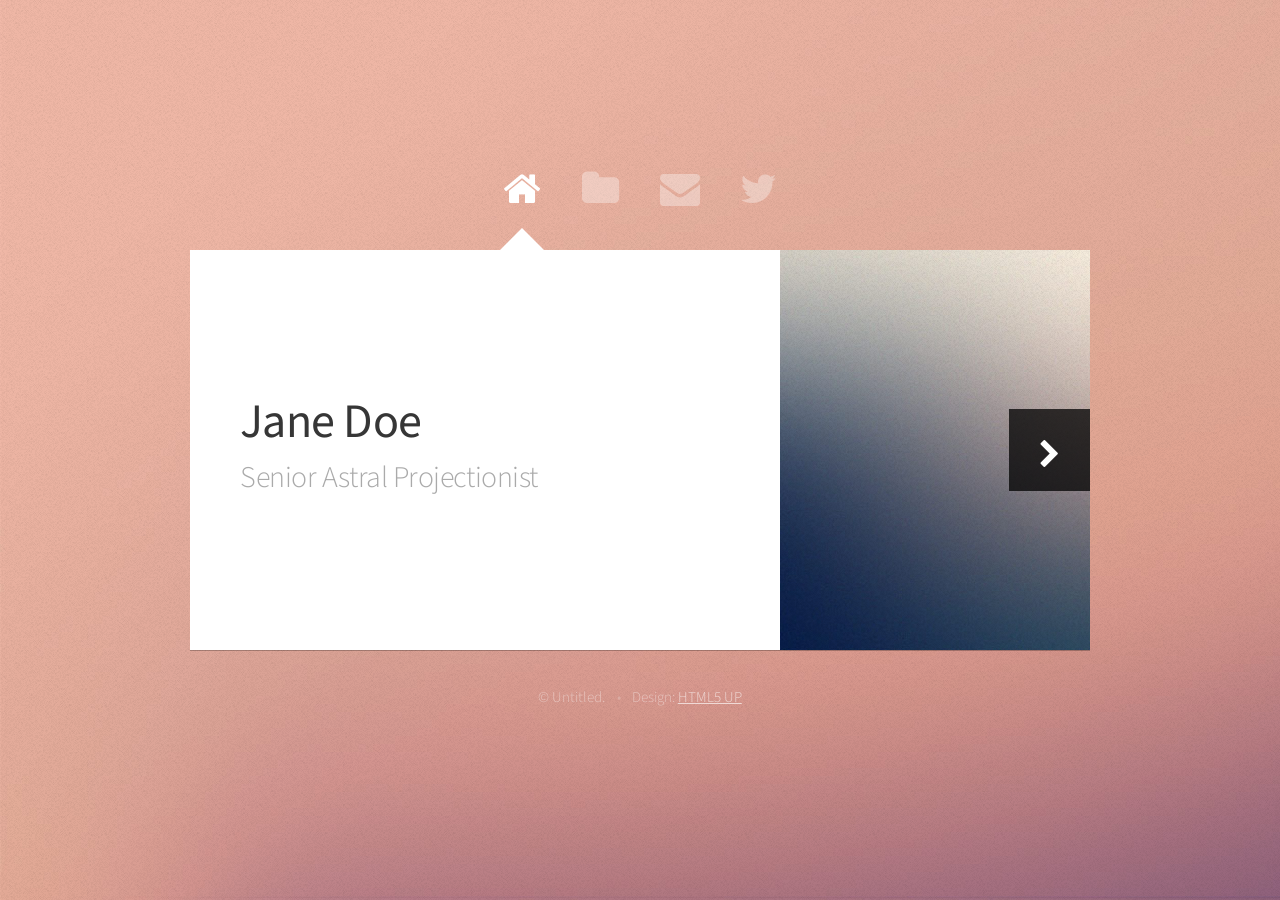
==== index.html @ 9d9e5255 "template need modification" ====
<!DOCTYPE HTML>
<!--
	Astral by HTML5 UP
	html5up.net | @ajlkn
	Free for personal and commercial use under the CCA 3.0 license (html5up.net/license)
-->
<html>
	<head>
		<title>Astral by HTML5 UP</title>
		<meta charset="utf-8" />
		<meta name="viewport" content="width=device-width, initial-scale=1" />
		<!--[if lte IE 8]><script src="assets/js/ie/html5shiv.js"></script><![endif]-->
		<link rel="stylesheet" href="assets/css/main.css" />
		<noscript><link rel="stylesheet" href="assets/css/noscript.css" /></noscript>
		<!--[if lte IE 8]><link rel="stylesheet" href="assets/css/ie8.css" /><![endif]-->
	</head>
	<body>

		<!-- Wrapper-->
			<div id="wrapper">

				<!-- Nav -->
					<nav id="nav">
						<a href="#me" class="icon fa-home active"><span>Home</span></a>
						<a href="#work" class="icon fa-folder"><span>Work</span></a>
						<a href="#contact" class="icon fa-envelope"><span>Contact</span></a>
						<a href="#" class="icon fa-twitter"><span>Twitter</span></a>
					</nav>

				<!-- Main -->
					<div id="main">

						<!-- Me -->
							<article id="me" class="panel">
								<header>
									<h1>Jane Doe</h1>
									<p>Senior Astral Projectionist</p>
								</header>
								<a href="#work" class="jumplink pic">
									<span class="arrow icon fa-chevron-right"><span>See my work</span></span>
									<img src="images/me.jpg" alt="" />
								</a>
							</article>

						<!-- Work -->
							<article id="work" class="panel">
								<header>
									<h2>Work</h2>
								</header>
								<p>
									Phasellus enim sapien, blandit ullamcorper elementum eu, condimentum eu elit.
									Vestibulum ante ipsum primis in faucibus orci luctus et ultrices posuere cubilia
									luctus elit eget interdum.
								</p>
								<section>
									<div class="row">
										<div class="4u 12u$(mobile)">
											<a href="#" class="image fit"><img src="images/pic01.jpg" alt=""></a>
										</div>
										<div class="4u 12u$(mobile)">
											<a href="#" class="image fit"><img src="images/pic02.jpg" alt=""></a>
										</div>
										<div class="4u$ 12u$(mobile)">
											<a href="#" class="image fit"><img src="images/pic03.jpg" alt=""></a>
										</div>
										<div class="4u 12u$(mobile)">
											<a href="#" class="image fit"><img src="images/pic04.jpg" alt=""></a>
										</div>
										<div class="4u 12u$(mobile)">
											<a href="#" class="image fit"><img src="images/pic05.jpg" alt=""></a>
										</div>
										<div class="4u$ 12u$(mobile)">
											<a href="#" class="image fit"><img src="images/pic06.jpg" alt=""></a>
										</div>
										<div class="4u 12u$(mobile)">
											<a href="#" class="image fit"><img src="images/pic07.jpg" alt=""></a>
										</div>
										<div class="4u 12u$(mobile)">
											<a href="#" class="image fit"><img src="images/pic08.jpg" alt=""></a>
										</div>
										<div class="4u$ 12u$(mobile)">
											<a href="#" class="image fit"><img src="images/pic09.jpg" alt=""></a>
										</div>
										<div class="4u 12u$(mobile)">
											<a href="#" class="image fit"><img src="images/pic10.jpg" alt=""></a>
										</div>
										<div class="4u 12u$(mobile)">
											<a href="#" class="image fit"><img src="images/pic11.jpg" alt=""></a>
										</div>
										<div class="4u$ 12u$(mobile)">
											<a href="#" class="image fit"><img src="images/pic12.jpg" alt=""></a>
										</div>
									</div>
								</section>
							</article>

						<!-- Contact -->
							<article id="contact" class="panel">
								<header>
									<h2>Contact Me</h2>
								</header>
								<form action="#" method="post">
									<div>
										<div class="row">
											<div class="6u 12u$(mobile)">
												<input type="text" name="name" placeholder="Name" />
											</div>
											<div class="6u$ 12u$(mobile)">
												<input type="text" name="email" placeholder="Email" />
											</div>
											<div class="12u$">
												<input type="text" name="subject" placeholder="Subject" />
											</div>
											<div class="12u$">
												<textarea name="message" placeholder="Message" rows="8"></textarea>
											</div>
											<div class="12u$">
												<input type="submit" value="Send Message" />
											</div>
										</div>
									</div>
								</form>
							</article>

					</div>

				<!-- Footer -->
					<div id="footer">
						<ul class="copyright">
							<li>&copy; Untitled.</li><li>Design: <a href="http://html5up.net">HTML5 UP</a></li>
						</ul>
					</div>

			</div>

		<!-- Scripts -->
			<script src="assets/js/jquery.min.js"></script>
			<script src="assets/js/skel.min.js"></script>
			<script src="assets/js/skel-viewport.min.js"></script>
			<script src="assets/js/util.js"></script>
			<!--[if lte IE 8]><script src="assets/js/ie/respond.min.js"></script><![endif]-->
			<script src="assets/js/main.js"></script>

	</body>
</html>
---- assets/css/main.css ----
@import url("https://fonts.googleapis.com/css?family=Source+Sans+Pro:300,400,300italic,400italic");
@import url("font-awesome.min.css");

/*
	Astral by HTML5 UP
	html5up.net | @ajlkn
	Free for personal and commercial use under the CCA 3.0 license (html5up.net/license)
*/

/* Reset */

	html, body, div, span, applet, object, iframe, h1, h2, h3, h4, h5, h6, p, blockquote, pre, a, abbr, acronym, address, big, cite, code, del, dfn, em, img, ins, kbd, q, s, samp, small, strike, strong, sub, sup, tt, var, b, u, i, center, dl, dt, dd, ol, ul, li, fieldset, form, label, legend, table, caption, tbody, tfoot, thead, tr, th, td, article, aside, canvas, details, embed, figure, figcaption, footer, header, hgroup, menu, nav, output, ruby, section, summary, time, mark, audio, video {
		margin: 0;
		padding: 0;
		border: 0;
		font-size: 100%;
		font: inherit;
		vertical-align: baseline;
	}

	article, aside, details, figcaption, figure, footer, header, hgroup, menu, nav, section {
		display: block;
	}

	body {
		line-height: 1;
	}

	ol, ul {
		list-style: none;
	}

	blockquote, q {
		quotes: none;
	}

	blockquote:before, blockquote:after, q:before, q:after {
		content: '';
		content: none;
	}

	table {
		border-collapse: collapse;
		border-spacing: 0;
	}

	body {
		-webkit-text-size-adjust: none;
	}

/* Box Model */

	*, *:before, *:after {
		-moz-box-sizing: border-box;
		-webkit-box-sizing: border-box;
		box-sizing: border-box;
	}

/* Grid */

	.row {
		border-bottom: solid 1px transparent;
		-moz-box-sizing: border-box;
		-webkit-box-sizing: border-box;
		box-sizing: border-box;
	}

	.row > * {
		float: left;
		-moz-box-sizing: border-box;
		-webkit-box-sizing: border-box;
		box-sizing: border-box;
	}

	.row:after, .row:before {
		content: '';
		display: block;
		clear: both;
		height: 0;
	}

	.row.uniform > * > :first-child {
		margin-top: 0;
	}

	.row.uniform > * > :last-child {
		margin-bottom: 0;
	}

	.row.\30 \25 > * {
		padding: 0 0 0 0px;
	}

	.row.\30 \25 {
		margin: 0 0 -1px 0px;
	}

	.row.uniform.\30 \25 > * {
		padding: 0px 0 0 0px;
	}

	.row.uniform.\30 \25 {
		margin: 0px 0 -1px 0px;
	}

	.row > * {
		padding: 0 0 0 40px;
	}

	.row {
		margin: 0 0 -1px -40px;
	}

	.row.uniform > * {
		padding: 40px 0 0 40px;
	}

	.row.uniform {
		margin: -40px 0 -1px -40px;
	}

	.row.\32 00\25 > * {
		padding: 0 0 0 80px;
	}

	.row.\32 00\25 {
		margin: 0 0 -1px -80px;
	}

	.row.uniform.\32 00\25 > * {
		padding: 80px 0 0 80px;
	}

	.row.uniform.\32 00\25 {
		margin: -80px 0 -1px -80px;
	}

	.row.\31 50\25 > * {
		padding: 0 0 0 60px;
	}

	.row.\31 50\25 {
		margin: 0 0 -1px -60px;
	}

	.row.uniform.\31 50\25 > * {
		padding: 60px 0 0 60px;
	}

	.row.uniform.\31 50\25 {
		margin: -60px 0 -1px -60px;
	}

	.row.\35 0\25 > * {
		padding: 0 0 0 20px;
	}

	.row.\35 0\25 {
		margin: 0 0 -1px -20px;
	}

	.row.uniform.\35 0\25 > * {
		padding: 20px 0 0 20px;
	}

	.row.uniform.\35 0\25 {
		margin: -20px 0 -1px -20px;
	}

	.row.\32 5\25 > * {
		padding: 0 0 0 10px;
	}

	.row.\32 5\25 {
		margin: 0 0 -1px -10px;
	}

	.row.uniform.\32 5\25 > * {
		padding: 10px 0 0 10px;
	}

	.row.uniform.\32 5\25 {
		margin: -10px 0 -1px -10px;
	}

	.\31 2u, .\31 2u\24 {
		width: 100%;
		clear: none;
		margin-left: 0;
	}

	.\31 1u, .\31 1u\24 {
		width: 91.6666666667%;
		clear: none;
		margin-left: 0;
	}

	.\31 0u, .\31 0u\24 {
		width: 83.3333333333%;
		clear: none;
		margin-left: 0;
	}

	.\39 u, .\39 u\24 {
		width: 75%;
		clear: none;
		margin-left: 0;
	}

	.\38 u, .\38 u\24 {
		width: 66.6666666667%;
		clear: none;
		margin-left: 0;
	}

	.\37 u, .\37 u\24 {
		width: 58.3333333333%;
		clear: none;
		margin-left: 0;
	}

	.\36 u, .\36 u\24 {
		width: 50%;
		clear: none;
		margin-left: 0;
	}

	.\35 u, .\35 u\24 {
		width: 41.6666666667%;
		clear: none;
		margin-left: 0;
	}

	.\34 u, .\34 u\24 {
		width: 33.3333333333%;
		clear: none;
		margin-left: 0;
	}

	.\33 u, .\33 u\24 {
		width: 25%;
		clear: none;
		margin-left: 0;
	}

	.\32 u, .\32 u\24 {
		width: 16.6666666667%;
		clear: none;
		margin-left: 0;
	}

	.\31 u, .\31 u\24 {
		width: 8.3333333333%;
		clear: none;
		margin-left: 0;
	}

	.\31 2u\24 + *,
	.\31 1u\24 + *,
	.\31 0u\24 + *,
	.\39 u\24 + *,
	.\38 u\24 + *,
	.\37 u\24 + *,
	.\36 u\24 + *,
	.\35 u\24 + *,
	.\34 u\24 + *,
	.\33 u\24 + *,
	.\32 u\24 + *,
	.\31 u\24 + * {
		clear: left;
	}

	.\-11u {
		margin-left: 91.66667%;
	}

	.\-10u {
		margin-left: 83.33333%;
	}

	.\-9u {
		margin-left: 75%;
	}

	.\-8u {
		margin-left: 66.66667%;
	}

	.\-7u {
		margin-left: 58.33333%;
	}

	.\-6u {
		margin-left: 50%;
	}

	.\-5u {
		margin-left: 41.66667%;
	}

	.\-4u {
		margin-left: 33.33333%;
	}

	.\-3u {
		margin-left: 25%;
	}

	.\-2u {
		margin-left: 16.66667%;
	}

	.\-1u {
		margin-left: 8.33333%;
	}

	@media screen and (min-width: 737px) {

		.row > * {
			padding: 25px 0 0 25px;
		}

		.row {
			margin: -25px 0 -1px -25px;
		}

		.row.uniform > * {
			padding: 25px 0 0 25px;
		}

		.row.uniform {
			margin: -25px 0 -1px -25px;
		}

		.row.\32 00\25 > * {
			padding: 50px 0 0 50px;
		}

		.row.\32 00\25 {
			margin: -50px 0 -1px -50px;
		}

		.row.uniform.\32 00\25 > * {
			padding: 50px 0 0 50px;
		}

		.row.uniform.\32 00\25 {
			margin: -50px 0 -1px -50px;
		}

		.row.\31 50\25 > * {
			padding: 37.5px 0 0 37.5px;
		}

		.row.\31 50\25 {
			margin: -37.5px 0 -1px -37.5px;
		}

		.row.uniform.\31 50\25 > * {
			padding: 37.5px 0 0 37.5px;
		}

		.row.uniform.\31 50\25 {
			margin: -37.5px 0 -1px -37.5px;
		}

		.row.\35 0\25 > * {
			padding: 12.5px 0 0 12.5px;
		}

		.row.\35 0\25 {
			margin: -12.5px 0 -1px -12.5px;
		}

		.row.uniform.\35 0\25 > * {
			padding: 12.5px 0 0 12.5px;
		}

		.row.uniform.\35 0\25 {
			margin: -12.5px 0 -1px -12.5px;
		}

		.row.\32 5\25 > * {
			padding: 6.25px 0 0 6.25px;
		}

		.row.\32 5\25 {
			margin: -6.25px 0 -1px -6.25px;
		}

		.row.uniform.\32 5\25 > * {
			padding: 6.25px 0 0 6.25px;
		}

		.row.uniform.\32 5\25 {
			margin: -6.25px 0 -1px -6.25px;
		}

		.\31 2u\28desktop\29, .\31 2u\24\28desktop\29 {
			width: 100%;
			clear: none;
			margin-left: 0;
		}

		.\31 1u\28desktop\29, .\31 1u\24\28desktop\29 {
			width: 91.6666666667%;
			clear: none;
			margin-left: 0;
		}

		.\31 0u\28desktop\29, .\31 0u\24\28desktop\29 {
			width: 83.3333333333%;
			clear: none;
			margin-left: 0;
		}

		.\39 u\28desktop\29, .\39 u\24\28desktop\29 {
			width: 75%;
			clear: none;
			margin-left: 0;
		}

		.\38 u\28desktop\29, .\38 u\24\28desktop\29 {
			width: 66.6666666667%;
			clear: none;
			margin-left: 0;
		}

		.\37 u\28desktop\29, .\37 u\24\28desktop\29 {
			width: 58.3333333333%;
			clear: none;
			margin-left: 0;
		}

		.\36 u\28desktop\29, .\36 u\24\28desktop\29 {
			width: 50%;
			clear: none;
			margin-left: 0;
		}

		.\35 u\28desktop\29, .\35 u\24\28desktop\29 {
			width: 41.6666666667%;
			clear: none;
			margin-left: 0;
		}

		.\34 u\28desktop\29, .\34 u\24\28desktop\29 {
			width: 33.3333333333%;
			clear: none;
			margin-left: 0;
		}

		.\33 u\28desktop\29, .\33 u\24\28desktop\29 {
			width: 25%;
			clear: none;
			margin-left: 0;
		}

		.\32 u\28desktop\29, .\32 u\24\28desktop\29 {
			width: 16.6666666667%;
			clear: none;
			margin-left: 0;
		}

		.\31 u\28desktop\29, .\31 u\24\28desktop\29 {
			width: 8.3333333333%;
			clear: none;
			margin-left: 0;
		}

		.\31 2u\24\28desktop\29 + *,
		.\31 1u\24\28desktop\29 + *,
		.\31 0u\24\28desktop\29 + *,
		.\39 u\24\28desktop\29 + *,
		.\38 u\24\28desktop\29 + *,
		.\37 u\24\28desktop\29 + *,
		.\36 u\24\28desktop\29 + *,
		.\35 u\24\28desktop\29 + *,
		.\34 u\24\28desktop\29 + *,
		.\33 u\24\28desktop\29 + *,
		.\32 u\24\28desktop\29 + *,
		.\31 u\24\28desktop\29 + * {
			clear: left;
		}

		.\-11u\28desktop\29 {
			margin-left: 91.66667%;
		}

		.\-10u\28desktop\29 {
			margin-left: 83.33333%;
		}

		.\-9u\28desktop\29 {
			margin-left: 75%;
		}

		.\-8u\28desktop\29 {
			margin-left: 66.66667%;
		}

		.\-7u\28desktop\29 {
			margin-left: 58.33333%;
		}

		.\-6u\28desktop\29 {
			margin-left: 50%;
		}

		.\-5u\28desktop\29 {
			margin-left: 41.66667%;
		}

		.\-4u\28desktop\29 {
			margin-left: 33.33333%;
		}

		.\-3u\28desktop\29 {
			margin-left: 25%;
		}

		.\-2u\28desktop\29 {
			margin-left: 16.66667%;
		}

		.\-1u\28desktop\29 {
			margin-left: 8.33333%;
		}

	}

	@media screen and (max-width: 736px) {

		.row > * {
			padding: 15px 0 0 15px;
		}

		.row {
			margin: -15px 0 -1px -15px;
		}

		.row.uniform > * {
			padding: 15px 0 0 15px;
		}

		.row.uniform {
			margin: -15px 0 -1px -15px;
		}

		.row.\32 00\25 > * {
			padding: 30px 0 0 30px;
		}

		.row.\32 00\25 {
			margin: -30px 0 -1px -30px;
		}

		.row.uniform.\32 00\25 > * {
			padding: 30px 0 0 30px;
		}

		.row.uniform.\32 00\25 {
			margin: -30px 0 -1px -30px;
		}

		.row.\31 50\25 > * {
			padding: 22.5px 0 0 22.5px;
		}

		.row.\31 50\25 {
			margin: -22.5px 0 -1px -22.5px;
		}

		.row.uniform.\31 50\25 > * {
			padding: 22.5px 0 0 22.5px;
		}

		.row.uniform.\31 50\25 {
			margin: -22.5px 0 -1px -22.5px;
		}

		.row.\35 0\25 > * {
			padding: 7.5px 0 0 7.5px;
		}

		.row.\35 0\25 {
			margin: -7.5px 0 -1px -7.5px;
		}

		.row.uniform.\35 0\25 > * {
			padding: 7.5px 0 0 7.5px;
		}

		.row.uniform.\35 0\25 {
			margin: -7.5px 0 -1px -7.5px;
		}

		.row.\32 5\25 > * {
			padding: 3.75px 0 0 3.75px;
		}

		.row.\32 5\25 {
			margin: -3.75px 0 -1px -3.75px;
		}

		.row.uniform.\32 5\25 > * {
			padding: 3.75px 0 0 3.75px;
		}

		.row.uniform.\32 5\25 {
			margin: -3.75px 0 -1px -3.75px;
		}

		.\31 2u\28mobile\29, .\31 2u\24\28mobile\29 {
			width: 100%;
			clear: none;
			margin-left: 0;
		}

		.\31 1u\28mobile\29, .\31 1u\24\28mobile\29 {
			width: 91.6666666667%;
			clear: none;
			margin-left: 0;
		}

		.\31 0u\28mobile\29, .\31 0u\24\28mobile\29 {
			width: 83.3333333333%;
			clear: none;
			margin-left: 0;
		}

		.\39 u\28mobile\29, .\39 u\24\28mobile\29 {
			width: 75%;
			clear: none;
			margin-left: 0;
		}

		.\38 u\28mobile\29, .\38 u\24\28mobile\29 {
			width: 66.6666666667%;
			clear: none;
			margin-left: 0;
		}

		.\37 u\28mobile\29, .\37 u\24\28mobile\29 {
			width: 58.3333333333%;
			clear: none;
			margin-left: 0;
		}

		.\36 u\28mobile\29, .\36 u\24\28mobile\29 {
			width: 50%;
			clear: none;
			margin-left: 0;
		}

		.\35 u\28mobile\29, .\35 u\24\28mobile\29 {
			width: 41.6666666667%;
			clear: none;
			margin-left: 0;
		}

		.\34 u\28mobile\29, .\34 u\24\28mobile\29 {
			width: 33.3333333333%;
			clear: none;
			margin-left: 0;
		}

		.\33 u\28mobile\29, .\33 u\24\28mobile\29 {
			width: 25%;
			clear: none;
			margin-left: 0;
		}

		.\32 u\28mobile\29, .\32 u\24\28mobile\29 {
			width: 16.6666666667%;
			clear: none;
			margin-left: 0;
		}

		.\31 u\28mobile\29, .\31 u\24\28mobile\29 {
			width: 8.3333333333%;
			clear: none;
			margin-left: 0;
		}

		.\31 2u\24\28mobile\29 + *,
		.\31 1u\24\28mobile\29 + *,
		.\31 0u\24\28mobile\29 + *,
		.\39 u\24\28mobile\29 + *,
		.\38 u\24\28mobile\29 + *,
		.\37 u\24\28mobile\29 + *,
		.\36 u\24\28mobile\29 + *,
		.\35 u\24\28mobile\29 + *,
		.\34 u\24\28mobile\29 + *,
		.\33 u\24\28mobile\29 + *,
		.\32 u\24\28mobile\29 + *,
		.\31 u\24\28mobile\29 + * {
			clear: left;
		}

		.\-11u\28mobile\29 {
			margin-left: 91.66667%;
		}

		.\-10u\28mobile\29 {
			margin-left: 83.33333%;
		}

		.\-9u\28mobile\29 {
			margin-left: 75%;
		}

		.\-8u\28mobile\29 {
			margin-left: 66.66667%;
		}

		.\-7u\28mobile\29 {
			margin-left: 58.33333%;
		}

		.\-6u\28mobile\29 {
			margin-left: 50%;
		}

		.\-5u\28mobile\29 {
			margin-left: 41.66667%;
		}

		.\-4u\28mobile\29 {
			margin-left: 33.33333%;
		}

		.\-3u\28mobile\29 {
			margin-left: 25%;
		}

		.\-2u\28mobile\29 {
			margin-left: 16.66667%;
		}

		.\-1u\28mobile\29 {
			margin-left: 8.33333%;
		}

	}

/* Basic */

	body {
		background-image: url("images/overlay.png"), url("images/bg.jpg");
		background-repeat: repeat, no-repeat;
		background-size: auto, 100% 100%;
		font-family: 'Source Sans Pro', sans-serif;
		font-weight: 300;
		color: #777777;
	}

		body.is-loading *, body.is-loading *:before, body.is-loading *:after {
			-moz-transition: none !important;
			-webkit-transition: none !important;
			-ms-transition: none !important;
			transition: none !important;
			-moz-animation: none !important;
			-webkit-animation: none !important;
			-ms-animation: none !important;
			animation: none !important;
		}

	input, textarea, select {
		font-family: 'Source Sans Pro', sans-serif;
		font-weight: 300;
		color: #777777;
	}

	strong, b, h1, h2, h3, h4, h5, h6 {
		font-weight: 400;
		color: #363636;
	}

	blockquote {
		border-left: solid 0.5em #ddd;
		padding: 1em 0 1em 2em;
		font-style: italic;
	}

	em, i {
		font-style: italic;
	}

	hr {
		border: 0;
		border-top: solid 1px #ddd;
		padding: 1.5em 0 0 0;
		margin: 1.75em 0 0 0;
	}

	sub {
		position: relative;
		top: 0.5em;
		font-size: 0.8em;
	}

	sup {
		position: relative;
		top: -0.5em;
		font-size: 0.8em;
	}

	br.clear {
		clear: both;
	}

	p, ul, ol, dl, table, blockquote, form {
		margin-bottom: 2em;
	}

/* Table */

	table {
		width: 100%;
	}

		table.default tbody tr {
			border-bottom: solid 1px #f4f4f4;
		}

		table.default td {
			padding: 0.5em 1em 0.5em 1em;
		}

		table.default th {
			text-align: left;
			font-weight: 400;
			padding: 0.5em 1em 0.5em 1em;
		}

		table.default thead {
			border-bottom: solid 2px #f4f4f4;
		}

/* Form */

	form label {
		display: block;
		font-weight: 400;
		color: #363636;
		margin: 0 0 1em 0;
	}

	form input[type="text"],
	form input[type="email"],
	form input[type="password"],
	form select,
	form textarea {
		-webkit-appearance: none;
		border: 0;
		background: #f4f4f4;
		padding: 0.75em;
		width: 100%;
		-moz-transition: background-color .25s ease-in-out;
		-webkit-transition: background-color .25s ease-in-out;
		-ms-transition: background-color .25s ease-in-out;
		transition: background-color .25s ease-in-out;
	}

		form input[type="text"]:focus,
		form input[type="email"]:focus,
		form input[type="password"]:focus,
		form select:focus,
		form textarea:focus {
			background: #f8f8f8;
		}

	form input[type="text"],
	form input[type="email"],
	form input[type="password"],
	form select {
		line-height: 1.35em;
	}

	form ::-webkit-input-placeholder {
		color: #999;
	}

	form :-moz-placeholder {
		color: #999;
	}

	form ::-moz-placeholder {
		color: #999;
	}

	form :-ms-input-placeholder {
		color: #999;
	}

/* Section/Article */

	section, article {
		margin-bottom: 3em;
	}

		section > :last-child, section:last-child, article > :last-child, article:last-child {
			margin-bottom: 0;
		}

	header > p {
		color: #aaa;
	}

/* Image */

	.image {
		display: inline-block;
	}

		.image img {
			display: block;
			width: 100%;
		}

		.image.fit {
			display: block;
			width: 100%;
		}

		.image.featured {
			display: block;
			width: 100%;
			margin: 0 0 2em 0;
		}

		.image.left {
			float: left;
			margin: 0 2em 2em 0;
		}

		.image.centered {
			display: block;
			margin: 0 0 2em 0;
		}

			.image.centered img {
				margin: 0 auto;
				width: auto;
			}

/* Button */

	input[type="button"],
	input[type="submit"],
	input[type="reset"],
	button,
	.button {
		-webkit-appearance: none;
		display: inline-block;
		background-color: #222222;
		color: #ffffff;
		border: 0;
		cursor: pointer;
		outline: 0;
		-moz-transition: background-color .25s ease-in-out;
		-webkit-transition: background-color .25s ease-in-out;
		-ms-transition: background-color .25s ease-in-out;
		transition: background-color .25s ease-in-out;
	}

		input[type="button"]:hover,
		input[type="submit"]:hover,
		input[type="reset"]:hover,
		button:hover,
		.button:hover {
			background-color: #333333;
		}

		input[type="button"]:active,
		input[type="submit"]:active,
		input[type="reset"]:active,
		button:active,
		.button:active {
			background-color: #444444;
		}

		input[type="button"].alt,
		input[type="submit"].alt,
		input[type="reset"].alt,
		button.alt,
		.button.alt {
			background-color: #777777;
		}

			input[type="button"].alt:hover,
			input[type="submit"].alt:hover,
			input[type="reset"].alt:hover,
			button.alt:hover,
			.button.alt:hover {
				background-color: #888888;
			}

			input[type="button"].alt:active,
			input[type="submit"].alt:active,
			input[type="reset"].alt:active,
			button.alt:active,
			.button.alt:active {
				background-color: #999999;
			}

/* List */

	ul.default {
		list-style: disc;
		padding-left: 1em;
	}

		ul.default li {
			padding-left: 0.5em;
		}

	ul.actions li {
		display: inline-block;
		margin-left: 0.5em;
	}

		ul.actions li:first-child {
			margin-left: 0;
		}

	ol.default {
		list-style: decimal;
		padding-left: 1.25em;
	}

		ol.default li {
			padding-left: 0.25em;
		}

/* Icons */

	.icon {
		position: relative;
		text-decoration: none;
	}

		.icon:before {
			-moz-osx-font-smoothing: grayscale;
			-webkit-font-smoothing: antialiased;
			font-family: FontAwesome;
			font-style: normal;
			font-weight: normal;
			text-transform: none !important;
		}

		.icon > .label {
			display: none;
		}

/* Nav */

	#nav a {
		position: relative;
		display: inline-block;
		color: #ffffff;
		width: 1em;
		height: 1em;
		line-height: 0.9em;
	}

		#nav a.icon:before {
			padding-right: 0;
		}

/* Panels */

	#main {
		position: relative;
		overflow: hidden;
	}

	.panel {
		position: relative;
	}

/* Me */

	#me .pic {
		position: relative;
		display: block;
	}

		#me .pic:before {
			content: '';
			position: absolute;
			top: 0;
			left: 0;
			background: url("images/overlay.png");
			width: 100%;
			height: 100%;
			z-index: 1;
		}

/* Footer */

	#footer {
		color: #ccc;
		color: rgba(255, 255, 255, 0.45);
	}

		#footer a {
			color: #ddd;
			color: rgba(255, 255, 255, 0.65);
			-moz-transition: color .25s ease-in-out;
			-webkit-transition: color .25s ease-in-out;
			-ms-transition: color .25s ease-in-out;
			transition: color .25s ease-in-out;
		}

			#footer a:hover {
				color: white;
			}

		#footer .copyright li {
			display: inline-block;
		}

			#footer .copyright li:before {
				display: inline;
				content: '\2022';
				opacity: 0.5;
				padding: 0 0.75em 0 0.75em;
			}

			#footer .copyright li:first-child:before {
				display: none;
			}

/* Desktop */

	@media screen and (min-width: 737px) {

		/* Basic */

			html {
				min-width: 100%;
				min-height: 100%;
			}

			body {
				width: 100%;
				min-width: 1000px;
				min-height: 100%;
				overflow-y: scroll;
				background-attachment: fixed;
				font-size: 14pt;
				line-height: 1.75em;
			}

			input, textarea, select {
				font-size: 14pt;
				line-height: 1.75em;
			}

			h1 {
				font-size: 2.4em;
				letter-spacing: -0.015em;
			}

			h2 {
				font-size: 1.8em;
				letter-spacing: -0.015em;
			}

			h3, h4, h5, h6 {
				font-size: 1.25em;
				letter-spacing: -0.015em;
			}

		/* Section/Article */

			header {
				margin: 0 0 1.5em 0;
			}

				header > p {
					margin: 0.5em 0 0 0;
				}

		/* Button */

			input[type="button"],
			input[type="submit"],
			input[type="reset"],
			button,
			.button {
				padding: 0.7em 1.5em 0.7em 1.5em;
			}

				input[type="button"].small,
				input[type="submit"].small,
				input[type="reset"].small,
				button.small,
				.button.small {
					font-size: 0.75em;
				}

				input[type="button"].big,
				input[type="submit"].big,
				input[type="reset"].big,
				button.big,
				.button.big {
					font-size: 1.25em;
					padding: 0.5em 1.25em 0.5em 1.25em;
				}

				input[type="button"].huge,
				input[type="submit"].huge,
				input[type="reset"].huge,
				button.huge,
				.button.huge {
					font-size: 1.5em;
					padding: 0.5em 1.25em 0.5em 1.25em;
				}

		/* Wrapper */

			#wrapper {
				width: 45em;
				margin: 0 auto;
				opacity: 0.00001;
			}

				#wrapper.tall {
					padding-bottom: 6em;
				}

		/* Nav */

			#nav {
				text-align: center;
				height: 4.25em;
				cursor: default;
			}

				#nav a {
					font-size: 2.5em;
					margin: 0 0.25em 0 0.25em;
					opacity: 0.35;
					outline: 0;
					-moz-transition: opacity .25s ease-in-out;
					-webkit-transition: opacity .25s ease-in-out;
					-ms-transition: opacity .25s ease-in-out;
					transition: opacity .25s ease-in-out;
				}

					#nav a:before {
						font-size: 0.8em;
					}

					#nav a:after {
						content: '';
						display: block;
						position: absolute;
						left: 50%;
						bottom: -0.75em;
						margin-left: -0.5em;
						border-bottom: solid 0em #ffffff;
						border-left: solid 0.5em transparent;
						border-right: solid 0.5em transparent;
						-moz-transition: border-bottom-width .25s ease-in-out;
						-webkit-transition: border-bottom-width .25s ease-in-out;
						-ms-transition: border-bottom-width .25s ease-in-out;
						transition: border-bottom-width .25s ease-in-out;
					}

					#nav a span {
						display: block;
						position: absolute;
						background: #222222;
						color: #ffffff;
						top: -2.75em;
						font-size: 0.3em;
						height: 2.25em;
						line-height: 2.25em;
						left: 50%;
						opacity: 0;
						-moz-transition: opacity .25s ease-in-out;
						-webkit-transition: opacity .25s ease-in-out;
						-ms-transition: opacity .25s ease-in-out;
						transition: opacity .25s ease-in-out;
						width: 5.5em;
						margin-left: -2.75em;
					}

						#nav a span:after {
							content: '';
							display: block;
							position: absolute;
							bottom: -0.4em;
							left: 50%;
							margin-left: -0.6em;
							border-top: solid 0.6em #222222;
							border-left: solid 0.6em transparent;
							border-right: solid 0.6em transparent;
						}

					#nav a:hover {
						opacity: 1.0;
					}

						#nav a:hover span {
							opacity: 1.0;
						}

					#nav a.active {
						opacity: 1.0;
					}

						#nav a.active:after {
							border-bottom-width: 0.5em;
						}

		/* Panels */

			#main {
				width: 45em;
				background: #ffffff;
				box-shadow: 0px 1px 0px 0px rgba(0, 0, 0, 0.25);
			}

			.panel {
				padding: 3.5em 2.5em 3.5em 2.5em;
				position: absolute;
				top: 0;
				left: 0;
				width: 45em;
			}

		/* Me */

			#me {
				padding: 0;
				height: 20em;
			}

				#me .pic {
					display: block;
					position: absolute;
					right: -1px;
					top: 0;
					height: 100%;
					text-decoration: none;
				}

					#me .pic img {
						position: relative;
						display: block;
						height: 100%;
					}

					#me .pic .arrow {
						display: block;
						position: absolute;
						right: 0;
						top: 50%;
						margin-top: -1.375em;
						width: 2.75em;
						height: 2.75em;
						background: #000;
						background: rgba(0, 0, 0, 0.75);
						color: #ffffff;
						text-align: center;
						line-height: 2.75em;
						font-size: 1.5em;
						z-index: 1;
						-moz-transition: width .15s ease-in-out, padding-right .15s ease-in-out;
						-webkit-transition: width .15s ease-in-out, padding-right .15s ease-in-out;
						-ms-transition: width .15s ease-in-out, padding-right .15s ease-in-out;
						transition: width .15s ease-in-out, padding-right .15s ease-in-out;
					}

						#me .pic .arrow:before {
							position: relative;
							padding-right: 0;
							top: 0.125em;
						}

						#me .pic .arrow span {
							display: block;
							text-indent: -9999px;
						}

					#me .pic:hover .arrow {
						width: 3em;
						padding-right: 0.25em;
					}

				#me header {
					position: absolute;
					left: 0;
					top: 0;
					width: 100%;
					height: 100%;
					margin-left: 2.5em;
				}

					#me header > h1 {
						position: absolute;
						left: 0;
						bottom: 52.5%;
						margin: 0;
					}

					#me header > p {
						position: absolute;
						left: 0;
						top: 52.5%;
						font-size: 1.5em;
						letter-spacing: -0.015em;
						margin-top: 0;
					}

		/* Footer */

			#footer {
				text-align: center;
				padding: 2em 0 0 0;
				font-size: 0.75em;
			}

	}

/* Mobile */

	@media screen and (max-width: 736px) {

		/* Basic */

			body, input, textarea, select {
				font-size: 11pt;
				line-height: 1.75em;
			}

			h1, h2 {
				font-size: 1.75em;
				letter-spacing: -0.025em;
			}

			h3, h4, h5, h6 {
				font-size: 1.25em;
				letter-spacing: -0.025em;
			}

		/* Section/Article */

			header {
				margin: 0 0 1.5em 0;
			}

				header > p {
					margin: 0.5em 0 0 0;
				}

		/* Table */

			table.style1 {
				overflow-x: scroll;
			}

		/* List */

			ul.actions li {
				display: block;
				margin: 0.5em 0 0 0;
			}

				ul.actions li:first-child {
					margin-top: 0;
				}

		/* Button */

			input[type="button"],
			input[type="submit"],
			input[type="reset"],
			button,
			.button {
				display: block;
				width: 100%;
				padding: 0.75em 0 0.75em 0;
				text-align: center;
			}

		/* Wrapper */

			#wrapper {
				padding: 7px;
			}

		/* Nav */

			#nav {
				text-align: center;
				margin: 6px 0 8px 0;
			}

				#nav a {
					font-size: 2em;
					opacity: 0.5;
					outline: 0;
					width: 1.5em;
					height: 1.5em;
					line-height: 1.35em;
					margin: 0 0.25em 0 0.25em;
				}

					#nav a:active {
						opacity: 1.0;
					}

					#nav a span {
						display: none;
					}

		/* Panels */

			#main {
				background: none;
			}

			.panel {
				padding: 15px 15px 15px 15px;
				margin: 0 0 7px 0;
				background: #ffffff;
				box-shadow: 0px 1px 0px 0px rgba(0, 0, 0, 0.25);
			}

				.panel header {
					padding-top: 1em;
				}

		/* Me */

			#me .pic {
				width: 100%;
			}

				#me .pic img {
					display: block;
					width: 100%;
				}

				#me .pic .arrow {
					display: none;
				}

			#me header {
				text-align: center;
			}

				#me header > h1 {
					font-size: 2.15em;
					letter-spacing: -0.025em;
				}

				#me header > p {
					font-size: 1.25em;
				}

		/* Footer */

			#footer {
				text-align: center;
				padding: 2em 0 0 0;
				font-size: 0.85em;
			}

				#footer .copyright li {
					display: block;
				}

					#footer .copyright li:before {
						display: none;
					}

	}
---- assets/css/noscript.css ----
/*
	Astral by HTML5 UP
	html5up.net | @ajlkn
	Free for personal and commercial use under the CCA 3.0 license (html5up.net/license)
*/

/* Wrapper */

	#wrapper {
		opacity: 1.0;
	}

/* Nav */

	#nav {
		margin-top: 4em;
	}

		#nav a {
			opacity: 1.0;
		}

			#nav a:before, #nav a:after {
				display: none;
			}

			#nav a span {
				top: 0;
				opacity: 1.0;
			}

				#nav a span:after {
					display: none;
				}

/* Panels */

	#main {
		background: none;
		box-shadow: none;
	}

	.panel {
		position: relative;
		background: #ffffff;
		box-shadow: 0px 1px 0px 0px rgba(0, 0, 0, 0.25);
	}
---- assets/css/ie8.css ----
/*
	Astral by HTML5 UP
	html5up.net | @ajlkn
	Free for personal and commercial use under the CCA 3.0 license (html5up.net/license)
*/

/* Basic */

	body {
		background-image: url("images/bg.jpg");
		background-size: cover;
		-ms-behavior: url("assets/js/ie/backgroundsize.min.htc");
	}

/* Section/Article */

	section > .last-child, section.last-child, article > .last-child, article.last-child {
		margin-bottom: 0;
	}

/* Nav */

	#nav a span {
		display: none !important;
	}

	#nav a:before {
		font-size: 1.75em;
	}
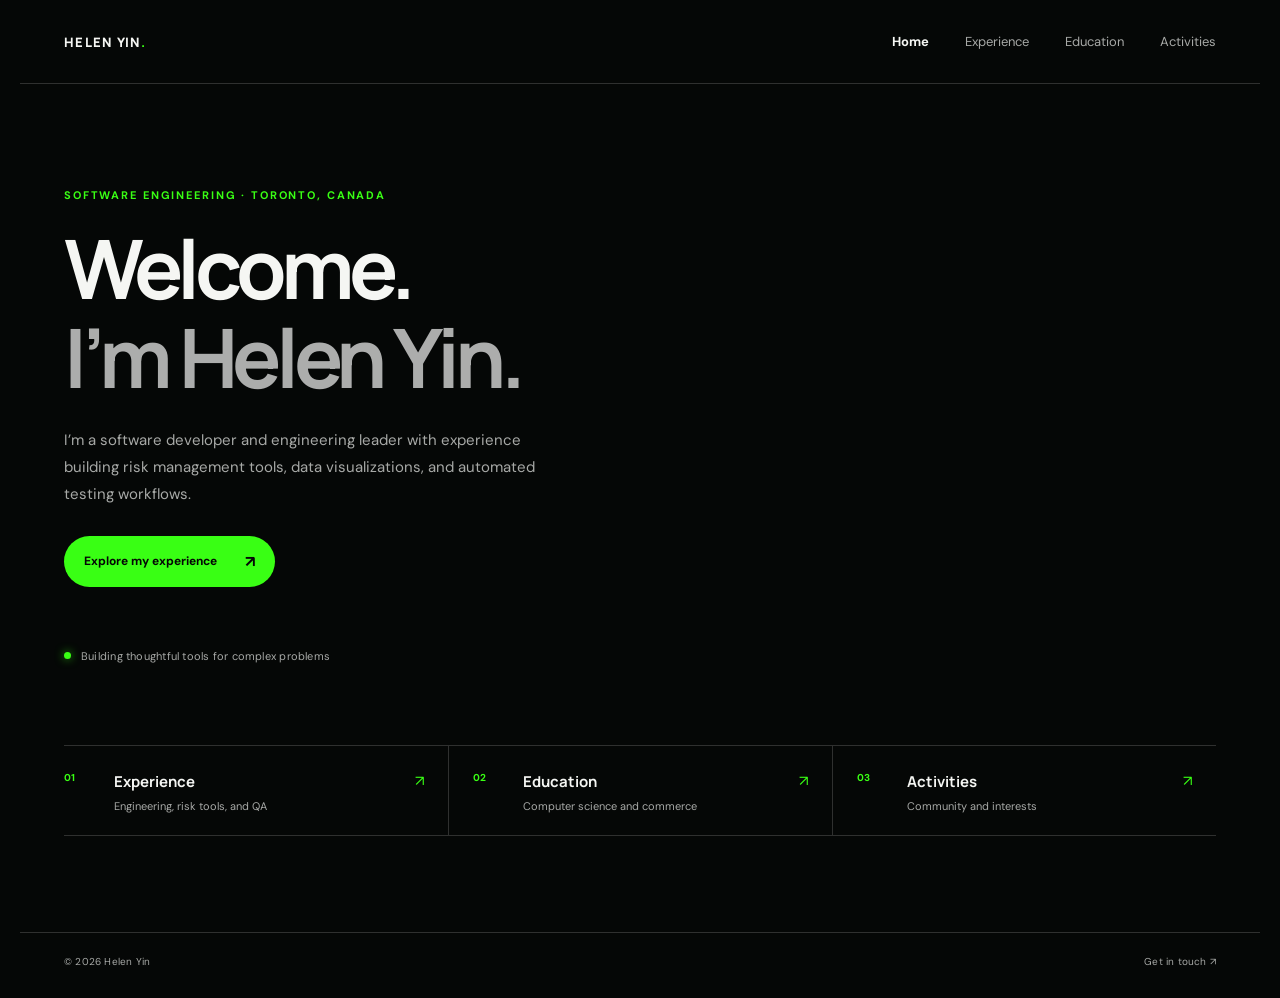
==== commit 6abc5407: "Publish Helen Yin portfolio website" ====
--- a/index.html
+++ b/index.html
@@ -1,145 +1,40 @@
-<!DOCTYPE HTML>
-<!--
-	Astral by HTML5 UP
-	html5up.net | @ajlkn
-	Free for personal and commercial use under the CCA 3.0 license (html5up.net/license)
--->
-<html>
-	<head>
-		<title>Astral by HTML5 UP</title>
-		<meta charset="utf-8" />
-		<meta name="viewport" content="width=device-width, initial-scale=1" />
-		<!--[if lte IE 8]><script src="assets/js/ie/html5shiv.js"></script><![endif]-->
-		<link rel="stylesheet" href="assets/css/main.css" />
-		<noscript><link rel="stylesheet" href="assets/css/noscript.css" /></noscript>
-		<!--[if lte IE 8]><link rel="stylesheet" href="assets/css/ie8.css" /><![endif]-->
-	</head>
-	<body>
-
-		<!-- Wrapper-->
-			<div id="wrapper">
-
-				<!-- Nav -->
-					<nav id="nav">
-						<a href="#me" class="icon fa-home active"><span>Home</span></a>
-						<a href="#work" class="icon fa-folder"><span>Work</span></a>
-						<a href="#contact" class="icon fa-envelope"><span>Contact</span></a>
-						<a href="#" class="icon fa-twitter"><span>Twitter</span></a>
-					</nav>
-
-				<!-- Main -->
-					<div id="main">
-
-						<!-- Me -->
-							<article id="me" class="panel">
-								<header>
-									<h1>Jane Doe</h1>
-									<p>Senior Astral Projectionist</p>
-								</header>
-								<a href="#work" class="jumplink pic">
-									<span class="arrow icon fa-chevron-right"><span>See my work</span></span>
-									<img src="images/me.jpg" alt="" />
-								</a>
-							</article>
-
-						<!-- Work -->
-							<article id="work" class="panel">
-								<header>
-									<h2>Work</h2>
-								</header>
-								<p>
-									Phasellus enim sapien, blandit ullamcorper elementum eu, condimentum eu elit.
-									Vestibulum ante ipsum primis in faucibus orci luctus et ultrices posuere cubilia
-									luctus elit eget interdum.
-								</p>
-								<section>
-									<div class="row">
-										<div class="4u 12u$(mobile)">
-											<a href="#" class="image fit"><img src="images/pic01.jpg" alt=""></a>
-										</div>
-										<div class="4u 12u$(mobile)">
-											<a href="#" class="image fit"><img src="images/pic02.jpg" alt=""></a>
-										</div>
-										<div class="4u$ 12u$(mobile)">
-											<a href="#" class="image fit"><img src="images/pic03.jpg" alt=""></a>
-										</div>
-										<div class="4u 12u$(mobile)">
-											<a href="#" class="image fit"><img src="images/pic04.jpg" alt=""></a>
-										</div>
-										<div class="4u 12u$(mobile)">
-											<a href="#" class="image fit"><img src="images/pic05.jpg" alt=""></a>
-										</div>
-										<div class="4u$ 12u$(mobile)">
-											<a href="#" class="image fit"><img src="images/pic06.jpg" alt=""></a>
-										</div>
-										<div class="4u 12u$(mobile)">
-											<a href="#" class="image fit"><img src="images/pic07.jpg" alt=""></a>
-										</div>
-										<div class="4u 12u$(mobile)">
-											<a href="#" class="image fit"><img src="images/pic08.jpg" alt=""></a>
-										</div>
-										<div class="4u$ 12u$(mobile)">
-											<a href="#" class="image fit"><img src="images/pic09.jpg" alt=""></a>
-										</div>
-										<div class="4u 12u$(mobile)">
-											<a href="#" class="image fit"><img src="images/pic10.jpg" alt=""></a>
-										</div>
-										<div class="4u 12u$(mobile)">
-											<a href="#" class="image fit"><img src="images/pic11.jpg" alt=""></a>
-										</div>
-										<div class="4u$ 12u$(mobile)">
-											<a href="#" class="image fit"><img src="images/pic12.jpg" alt=""></a>
-										</div>
-									</div>
-								</section>
-							</article>
-
-						<!-- Contact -->
-							<article id="contact" class="panel">
-								<header>
-									<h2>Contact Me</h2>
-								</header>
-								<form action="#" method="post">
-									<div>
-										<div class="row">
-											<div class="6u 12u$(mobile)">
-												<input type="text" name="name" placeholder="Name" />
-											</div>
-											<div class="6u$ 12u$(mobile)">
-												<input type="text" name="email" placeholder="Email" />
-											</div>
-											<div class="12u$">
-												<input type="text" name="subject" placeholder="Subject" />
-											</div>
-											<div class="12u$">
-												<textarea name="message" placeholder="Message" rows="8"></textarea>
-											</div>
-											<div class="12u$">
-												<input type="submit" value="Send Message" />
-											</div>
-										</div>
-									</div>
-								</form>
-							</article>
-
-					</div>
-
-				<!-- Footer -->
-					<div id="footer">
-						<ul class="copyright">
-							<li>&copy; Untitled.</li><li>Design: <a href="http://html5up.net">HTML5 UP</a></li>
-						</ul>
-					</div>
-
-			</div>
-
-		<!-- Scripts -->
-			<script src="assets/js/jquery.min.js"></script>
-			<script src="assets/js/skel.min.js"></script>
-			<script src="assets/js/skel-viewport.min.js"></script>
-			<script src="assets/js/util.js"></script>
-			<!--[if lte IE 8]><script src="assets/js/ie/respond.min.js"></script><![endif]-->
-			<script src="assets/js/main.js"></script>
-
-	</body>
-</html>+<!doctype html>
+<html lang="en">
+<head>
+  <meta charset="utf-8">
+  <meta name="viewport" content="width=device-width, initial-scale=1">
+  <meta name="description" content="The portfolio of Helen Yin, software engineering leader and developer.">
+  <title>Welcome | Helen Yin</title>
+  <link rel="stylesheet" href="styles.css">
+</head>
+<body>
+  <div class="ambient-backdrop" aria-hidden="true"><video autoplay muted loop playsinline><source src="https://api.getlayers.ai/storage/v1/object/public/public/assets/loopstack-f8c64439bf/flower.mp4" type="video/mp4"></video></div>
+  <img class="ambient-shade" src="https://api.getlayers.ai/storage/v1/object/public/public/assets/loopstack-f8c64439bf/black_gradient.svg" alt="" aria-hidden="true">
+  <header class="site-header">
+    <a class="wordmark" href="index.html">HELEN YIN<span aria-hidden="true">.</span></a>
+    <button class="menu-toggle" aria-expanded="false" aria-controls="site-nav">Menu</button>
+    <nav id="site-nav" class="site-nav" aria-label="Main navigation">
+      <a class="active" aria-current="page" href="index.html">Home</a>
+      <a href="experience.html">Experience</a>
+      <a href="education.html">Education</a>
+      <a href="activities.html">Activities</a>
+    </nav>
+  </header>
+  <main>
+    <section class="welcome">
+      <p class="eyebrow">Software engineering · Toronto, Canada</p>
+      <h1>Welcome.<br><span>I’m Helen Yin.</span></h1>
+      <p class="welcome-copy">I’m a software developer and engineering leader with experience building risk management tools, data visualizations, and automated testing workflows.</p>
+      <a class="button" href="experience.html">Explore my experience <span aria-hidden="true">↗</span></a>
+      <div class="welcome-note"><span class="note-dot"></span> Building thoughtful tools for complex problems</div>
+    </section>
+    <section class="home-links" aria-label="Portfolio sections">
+      <a class="section-card" href="experience.html"><span class="card-number">01</span><span><strong>Experience</strong><small>Engineering, risk tools, and QA</small></span><span class="arrow">↗</span></a>
+      <a class="section-card" href="education.html"><span class="card-number">02</span><span><strong>Education</strong><small>Computer science and commerce</small></span><span class="arrow">↗</span></a>
+      <a class="section-card" href="activities.html"><span class="card-number">03</span><span><strong>Activities</strong><small>Community and interests</small></span><span class="arrow">↗</span></a>
+    </section>
+  </main>
+  <footer class="site-footer"><span>© <span data-year></span> Helen Yin</span><a href="mailto:hksh.yin@gmail.com">Get in touch ↗</a></footer>
+  <script src="script.js"></script>
+</body>
+</html>
--- a/styles.css
+++ b/styles.css
@@ -0,0 +1,26 @@
+@import url('https://fonts.googleapis.com/css2?family=DM+Sans:wght@400;500;600;700&family=Manrope:wght@400;500;600;700;800&display=swap');
+
+:root{--ink:#f5f6f3;--muted:rgba(245,246,243,.68);--paper:#050706;--green:#39ff14;--line:rgba(255,255,255,.17);--accent:#39ff14;--sans:'DM Sans',sans-serif;--display:'Manrope',sans-serif}
+*{box-sizing:border-box}
+html{min-height:100%;scroll-behavior:smooth}
+body{margin:0;min-height:100vh;background:var(--paper);color:var(--ink);font-family:var(--sans);-webkit-font-smoothing:antialiased}
+a{color:inherit;text-decoration:none}
+.ambient-backdrop{position:fixed;inset:0;z-index:0;overflow:hidden;pointer-events:none;background:#050706}
+.ambient-backdrop video{position:absolute;inset:0;width:100%;height:100%;object-fit:cover;object-position:center 58%;opacity:.5}
+.ambient-shade{position:fixed;top:-42vh;left:0;width:100vw;height:auto;z-index:0;pointer-events:none;opacity:.7}
+.site-header{height:84px;max-width:1240px;margin:auto;padding:0 44px;display:flex;align-items:center;justify-content:space-between;border-bottom:1px solid var(--line);position:relative;z-index:1}
+.wordmark{font:800 13px var(--display);letter-spacing:.1em}.wordmark span,.page-title span{color:var(--green)}
+.site-nav{display:flex;gap:36px;align-items:center}.site-nav a{font-size:13px;color:var(--muted);transition:color .2s}.site-nav a:hover,.site-nav a.active{color:var(--ink)}.site-nav a.active{font-weight:700}
+.menu-toggle{display:none;border:1px solid var(--line);background:rgba(0,0,0,.55);border-radius:999px;padding:9px 14px;font:600 12px var(--sans);color:var(--ink)}
+.welcome{max-width:1240px;margin:0 auto;padding:104px 44px 82px;min-height:530px;position:relative;z-index:1}
+.eyebrow{margin:0 0 22px;color:var(--green);font-size:11px;font-weight:700;letter-spacing:.17em;text-transform:uppercase}
+h1,h2,h3,p{margin-top:0}.welcome h1{font:700 clamp(48px,7vw,82px)/1.09 var(--display);letter-spacing:-.065em;margin:0;max-width:850px}.welcome h1 span{color:rgba(255,255,255,.67)}.welcome-copy{max-width:485px;margin:24px 0 28px;color:var(--muted);font-size:15px;line-height:1.8}
+.button{display:inline-flex;gap:28px;align-items:center;background:var(--green);color:#050706;padding:15px 20px;font-size:12px;font-weight:700;border-radius:999px;transition:transform .2s,background .2s}.button:hover{transform:translateY(-2px);background:#fff}.button span{font-size:16px}
+.welcome-note{margin-top:62px;color:var(--muted);font-size:11px;letter-spacing:.02em;display:flex;align-items:center;gap:10px}.note-dot{width:7px;height:7px;border-radius:50%;background:var(--green);box-shadow:0 0 10px rgba(57,255,20,.7)}
+.home-links{position:relative;z-index:1;max-width:1152px;margin:0 auto;padding:0 0 96px;display:grid;grid-template-columns:repeat(3,1fr);border-top:1px solid var(--line)}.section-card{padding:25px 24px 22px 0;border-bottom:1px solid var(--line);display:grid;grid-template-columns:40px 1fr 20px;align-items:start;gap:10px;transition:padding .2s}.section-card+.section-card{padding-left:24px;border-left:1px solid var(--line)}.section-card:hover{padding-top:20px}.card-number{color:var(--green);font-size:10px;font-weight:700}.section-card strong,.section-card small{display:block}.section-card strong{font:700 15px var(--display);margin-bottom:7px}.section-card small{font-size:11px;color:var(--muted)}.arrow{justify-self:end;color:var(--green);font-size:15px}
+.site-footer{position:relative;z-index:1;max-width:1240px;margin:auto;padding:22px 44px 30px;border-top:1px solid var(--line);display:flex;justify-content:space-between;color:var(--muted);font-size:10px;letter-spacing:.02em}
+.page-main{position:relative;z-index:1;max-width:920px;margin:0 auto;padding:60px 44px 100px;min-height:calc(100vh - 150px)}.back-link{display:inline-block;margin-bottom:56px;font-size:11px;color:var(--muted)}.back-link:hover{color:var(--ink)}.page-title{font:700 clamp(46px,7vw,70px)/1.1 var(--display);letter-spacing:-.06em;margin:0 0 17px}.page-intro{max-width:570px;color:var(--muted);font-size:15px;line-height:1.8;margin:0 0 62px}.content-section{margin-top:45px}.section-heading{display:flex;align-items:baseline;justify-content:space-between;border-bottom:1px solid var(--line);padding-bottom:14px;margin-bottom:24px}.section-heading h2{font:700 19px var(--display);letter-spacing:-.03em;margin:0}.section-heading span{font-size:10px;color:var(--green);text-transform:uppercase;letter-spacing:.12em;font-weight:700}.placeholder-entry{border-left:2px solid var(--accent);padding:2px 0 4px 22px;max-width:620px}.entry-meta{color:var(--green);font-size:10px;font-weight:700;letter-spacing:.13em;margin-bottom:12px}.placeholder-entry h3{font:700 18px var(--display);margin-bottom:8px}.placeholder-entry p,.section-note{font-size:13px;line-height:1.8;color:var(--muted);max-width:580px;margin-bottom:0}.placeholder-entry h3 .role-dates{display:block;margin:5px 0 0;font:500 11px var(--sans);letter-spacing:0;color:var(--muted)}.secondary-entry{margin-top:32px}
+.activity-list{display:grid;grid-template-columns:1fr 1fr;gap:0 36px}.activity-entry{border-left:1px solid rgba(57,255,20,.55);padding:2px 0 22px 18px;margin:0 0 8px}.activity-entry h3{font:600 16px var(--display);margin:0 0 7px}.activity-entry p{font-size:12px;line-height:1.7;color:var(--muted);margin:0;max-width:430px}
+@media(max-width:800px){.site-header{padding:0 26px}.welcome{padding:82px 26px 60px;min-height:auto}.home-links{margin:0 26px;padding-bottom:65px}.section-card{grid-template-columns:28px 1fr 16px}.section-card+.section-card{padding-left:15px}.site-footer{padding-left:26px;padding-right:26px}.page-main{padding:42px 26px 80px}}
+@media(max-width:620px){.site-header{height:70px;position:relative}.menu-toggle{display:block}.site-nav{display:none;position:absolute;top:69px;left:0;right:0;padding:15px 26px 20px;background:rgba(5,7,6,.96);backdrop-filter:blur(12px);border-bottom:1px solid var(--line);z-index:2;gap:18px;align-items:flex-start;flex-direction:column}.site-nav.open{display:flex}.welcome{padding-top:68px}.welcome h1{font-size:53px}.welcome-copy{font-size:14px}.welcome-note{margin-top:48px;line-height:1.6}.home-links{grid-template-columns:1fr;margin:0 26px}.section-card,.section-card+.section-card{padding:19px 0;border-left:0}.site-footer{gap:12px;flex-direction:column}.back-link{margin-bottom:43px}.page-intro{margin-bottom:47px}.activity-list{grid-template-columns:1fr}}
+@media(prefers-reduced-motion:reduce){html{scroll-behavior:auto}.ambient-backdrop video{display:none}}
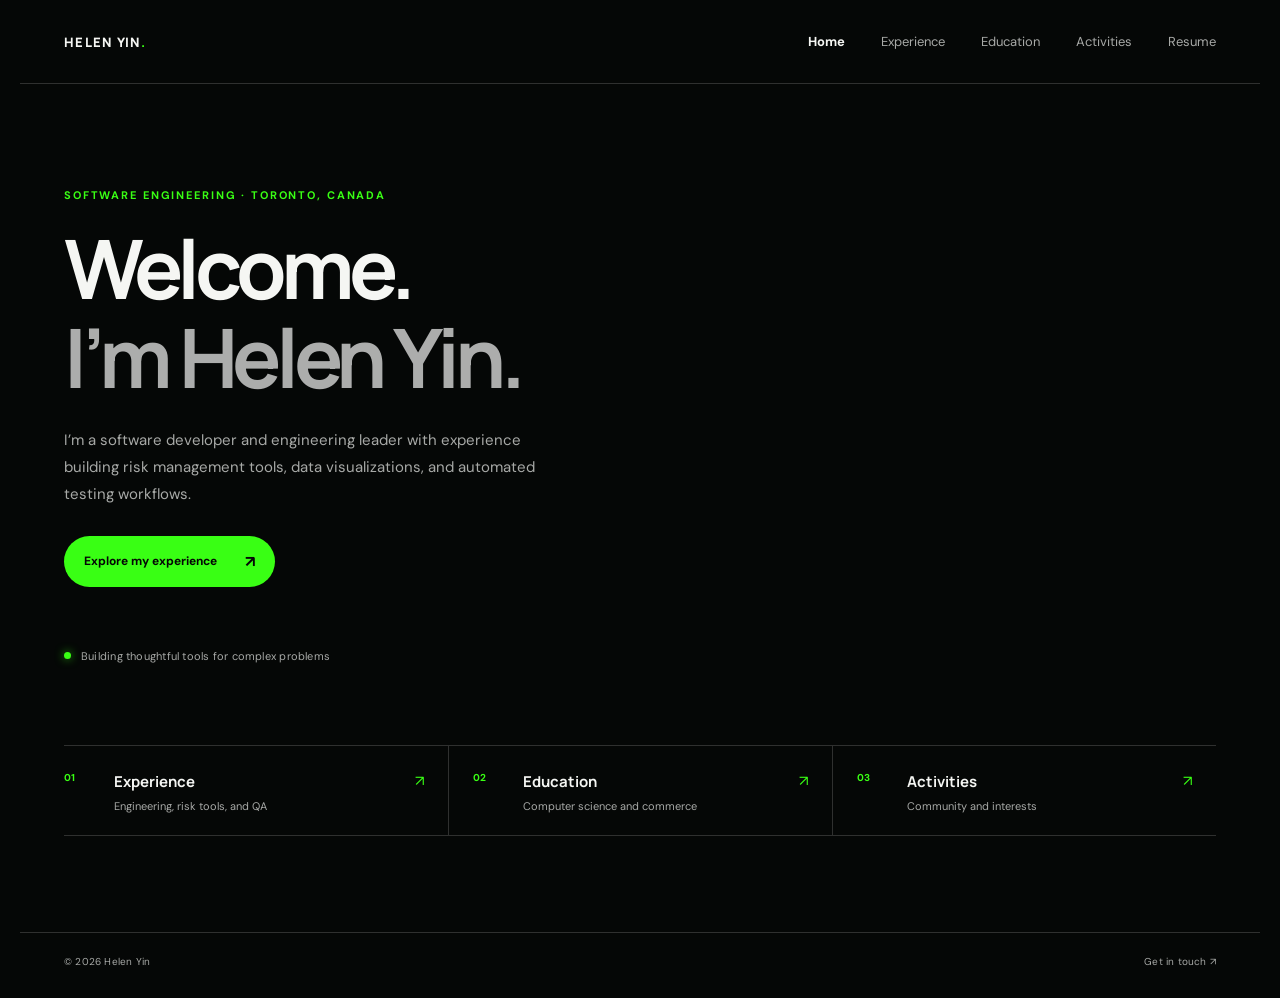
==== commit 71f912a7: "Add resume page and navigation" ====
--- a/index.html
+++ b/index.html
@@ -18,6 +18,7 @@
       <a href="experience.html">Experience</a>
       <a href="education.html">Education</a>
       <a href="activities.html">Activities</a>
+      <a href="resume.html">Resume</a>
     </nav>
   </header>
   <main>
--- a/styles.css
+++ b/styles.css
@@ -21,6 +21,8 @@
 .site-footer{position:relative;z-index:1;max-width:1240px;margin:auto;padding:22px 44px 30px;border-top:1px solid var(--line);display:flex;justify-content:space-between;color:var(--muted);font-size:10px;letter-spacing:.02em}
 .page-main{position:relative;z-index:1;max-width:920px;margin:0 auto;padding:60px 44px 100px;min-height:calc(100vh - 150px)}.back-link{display:inline-block;margin-bottom:56px;font-size:11px;color:var(--muted)}.back-link:hover{color:var(--ink)}.page-title{font:700 clamp(46px,7vw,70px)/1.1 var(--display);letter-spacing:-.06em;margin:0 0 17px}.page-intro{max-width:570px;color:var(--muted);font-size:15px;line-height:1.8;margin:0 0 62px}.content-section{margin-top:45px}.section-heading{display:flex;align-items:baseline;justify-content:space-between;border-bottom:1px solid var(--line);padding-bottom:14px;margin-bottom:24px}.section-heading h2{font:700 19px var(--display);letter-spacing:-.03em;margin:0}.section-heading span{font-size:10px;color:var(--green);text-transform:uppercase;letter-spacing:.12em;font-weight:700}.placeholder-entry{border-left:2px solid var(--accent);padding:2px 0 4px 22px;max-width:620px}.entry-meta{color:var(--green);font-size:10px;font-weight:700;letter-spacing:.13em;margin-bottom:12px}.placeholder-entry h3{font:700 18px var(--display);margin-bottom:8px}.placeholder-entry p,.section-note{font-size:13px;line-height:1.8;color:var(--muted);max-width:580px;margin-bottom:0}.placeholder-entry h3 .role-dates{display:block;margin:5px 0 0;font:500 11px var(--sans);letter-spacing:0;color:var(--muted)}.secondary-entry{margin-top:32px}
 .activity-list{display:grid;grid-template-columns:1fr 1fr;gap:0 36px}.activity-entry{border-left:1px solid rgba(57,255,20,.55);padding:2px 0 22px 18px;margin:0 0 8px}.activity-entry h3{font:600 16px var(--display);margin:0 0 7px}.activity-entry p{font-size:12px;line-height:1.7;color:var(--muted);margin:0;max-width:430px}
+.resume-main{max-width:1100px}.resume-toolbar{display:flex;justify-content:space-between;align-items:center;gap:20px;margin:-28px 0 22px}.resume-format{font-size:11px;color:var(--muted);letter-spacing:.06em;text-transform:uppercase}.resume-viewer{height:min(82vh,1100px);min-height:620px;overflow:hidden;border:1px solid var(--line);border-radius:12px;background:#fff}.resume-viewer iframe{display:block;width:100%;height:100%;border:0;background:#fff}
 @media(max-width:800px){.site-header{padding:0 26px}.welcome{padding:82px 26px 60px;min-height:auto}.home-links{margin:0 26px;padding-bottom:65px}.section-card{grid-template-columns:28px 1fr 16px}.section-card+.section-card{padding-left:15px}.site-footer{padding-left:26px;padding-right:26px}.page-main{padding:42px 26px 80px}}
 @media(max-width:620px){.site-header{height:70px;position:relative}.menu-toggle{display:block}.site-nav{display:none;position:absolute;top:69px;left:0;right:0;padding:15px 26px 20px;background:rgba(5,7,6,.96);backdrop-filter:blur(12px);border-bottom:1px solid var(--line);z-index:2;gap:18px;align-items:flex-start;flex-direction:column}.site-nav.open{display:flex}.welcome{padding-top:68px}.welcome h1{font-size:53px}.welcome-copy{font-size:14px}.welcome-note{margin-top:48px;line-height:1.6}.home-links{grid-template-columns:1fr;margin:0 26px}.section-card,.section-card+.section-card{padding:19px 0;border-left:0}.site-footer{gap:12px;flex-direction:column}.back-link{margin-bottom:43px}.page-intro{margin-bottom:47px}.activity-list{grid-template-columns:1fr}}
+@media(max-width:620px){.resume-toolbar{align-items:flex-start;flex-direction:column;margin-top:-18px}.resume-viewer{height:72vh;min-height:480px}}
 @media(prefers-reduced-motion:reduce){html{scroll-behavior:auto}.ambient-backdrop video{display:none}}
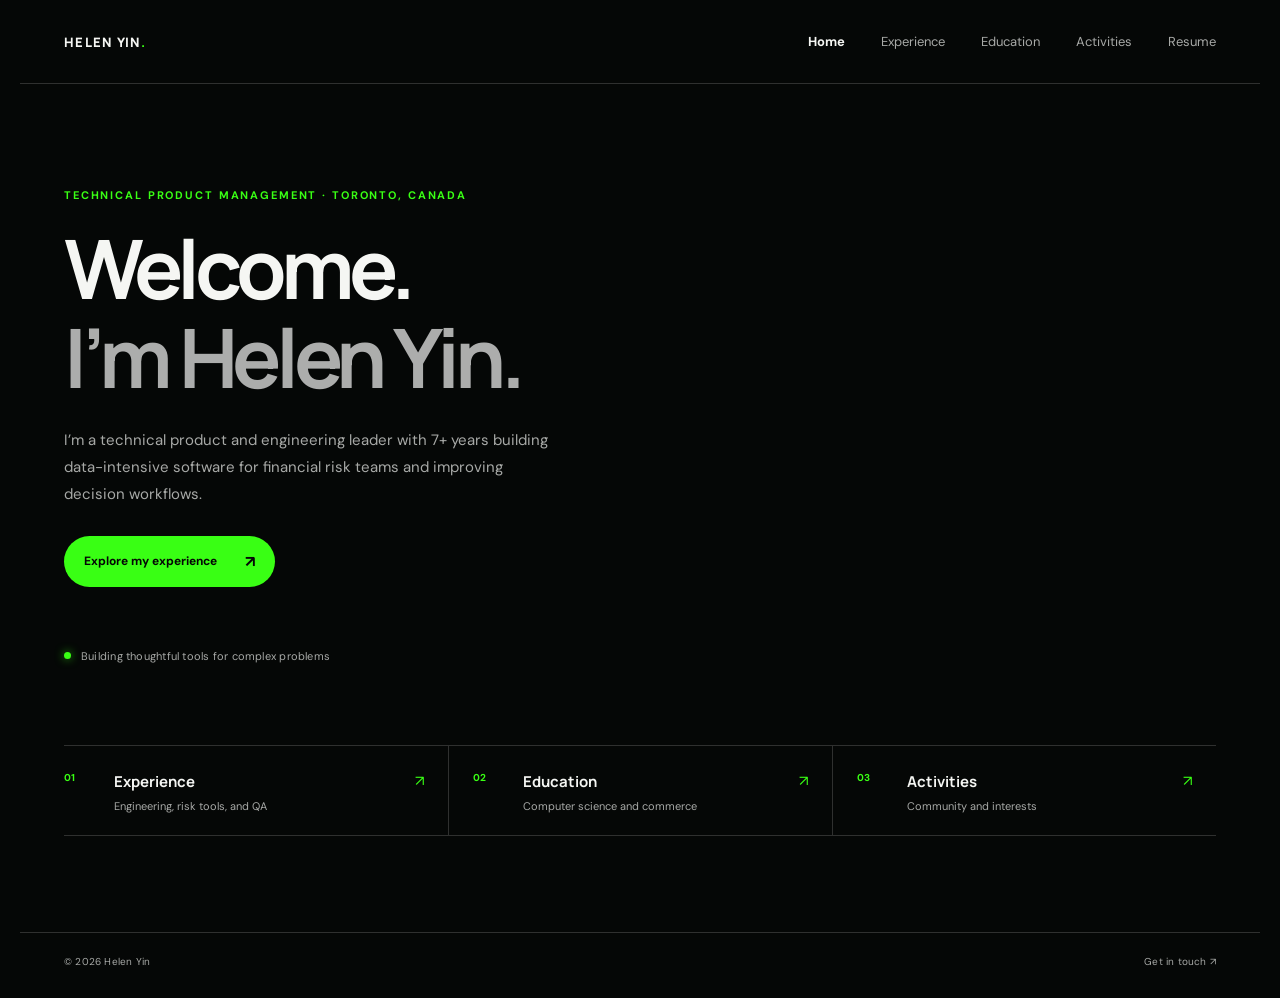
==== commit 794bdaab: "Update portfolio content from latest resume" ====
--- a/index.html
+++ b/index.html
@@ -23,9 +23,9 @@
   </header>
   <main>
     <section class="welcome">
-      <p class="eyebrow">Software engineering · Toronto, Canada</p>
+      <p class="eyebrow">Technical product management · Toronto, Canada</p>
       <h1>Welcome.<br><span>I’m Helen Yin.</span></h1>
-      <p class="welcome-copy">I’m a software developer and engineering leader with experience building risk management tools, data visualizations, and automated testing workflows.</p>
+      <p class="welcome-copy">I’m a technical product and engineering leader with 7+ years building data-intensive software for financial risk teams and improving decision workflows.</p>
       <a class="button" href="experience.html">Explore my experience <span aria-hidden="true">↗</span></a>
       <div class="welcome-note"><span class="note-dot"></span> Building thoughtful tools for complex problems</div>
     </section>
--- a/styles.css
+++ b/styles.css
@@ -8,7 +8,7 @@
 .ambient-backdrop{position:fixed;inset:0;z-index:0;overflow:hidden;pointer-events:none;background:#050706}
 .ambient-backdrop video{position:absolute;inset:0;width:100%;height:100%;object-fit:cover;object-position:center 58%;opacity:.5}
 .ambient-shade{position:fixed;top:-42vh;left:0;width:100vw;height:auto;z-index:0;pointer-events:none;opacity:.7}
-.site-header{height:84px;max-width:1240px;margin:auto;padding:0 44px;display:flex;align-items:center;justify-content:space-between;border-bottom:1px solid var(--line);position:relative;z-index:1}
+.site-header{height:84px;max-width:1240px;margin:auto;padding:0 44px;display:flex;align-items:center;justify-content:space-between;border-bottom:1px solid var(--line);position:relative;z-index:10}
 .wordmark{font:800 13px var(--display);letter-spacing:.1em}.wordmark span,.page-title span{color:var(--green)}
 .site-nav{display:flex;gap:36px;align-items:center}.site-nav a{font-size:13px;color:var(--muted);transition:color .2s}.site-nav a:hover,.site-nav a.active{color:var(--ink)}.site-nav a.active{font-weight:700}
 .menu-toggle{display:none;border:1px solid var(--line);background:rgba(0,0,0,.55);border-radius:999px;padding:9px 14px;font:600 12px var(--sans);color:var(--ink)}
@@ -21,8 +21,8 @@
 .site-footer{position:relative;z-index:1;max-width:1240px;margin:auto;padding:22px 44px 30px;border-top:1px solid var(--line);display:flex;justify-content:space-between;color:var(--muted);font-size:10px;letter-spacing:.02em}
 .page-main{position:relative;z-index:1;max-width:920px;margin:0 auto;padding:60px 44px 100px;min-height:calc(100vh - 150px)}.back-link{display:inline-block;margin-bottom:56px;font-size:11px;color:var(--muted)}.back-link:hover{color:var(--ink)}.page-title{font:700 clamp(46px,7vw,70px)/1.1 var(--display);letter-spacing:-.06em;margin:0 0 17px}.page-intro{max-width:570px;color:var(--muted);font-size:15px;line-height:1.8;margin:0 0 62px}.content-section{margin-top:45px}.section-heading{display:flex;align-items:baseline;justify-content:space-between;border-bottom:1px solid var(--line);padding-bottom:14px;margin-bottom:24px}.section-heading h2{font:700 19px var(--display);letter-spacing:-.03em;margin:0}.section-heading span{font-size:10px;color:var(--green);text-transform:uppercase;letter-spacing:.12em;font-weight:700}.placeholder-entry{border-left:2px solid var(--accent);padding:2px 0 4px 22px;max-width:620px}.entry-meta{color:var(--green);font-size:10px;font-weight:700;letter-spacing:.13em;margin-bottom:12px}.placeholder-entry h3{font:700 18px var(--display);margin-bottom:8px}.placeholder-entry p,.section-note{font-size:13px;line-height:1.8;color:var(--muted);max-width:580px;margin-bottom:0}.placeholder-entry h3 .role-dates{display:block;margin:5px 0 0;font:500 11px var(--sans);letter-spacing:0;color:var(--muted)}.secondary-entry{margin-top:32px}
 .activity-list{display:grid;grid-template-columns:1fr 1fr;gap:0 36px}.activity-entry{border-left:1px solid rgba(57,255,20,.55);padding:2px 0 22px 18px;margin:0 0 8px}.activity-entry h3{font:600 16px var(--display);margin:0 0 7px}.activity-entry p{font-size:12px;line-height:1.7;color:var(--muted);margin:0;max-width:430px}
-.resume-main{max-width:1100px}.resume-toolbar{display:flex;justify-content:space-between;align-items:center;gap:20px;margin:-28px 0 22px}.resume-format{font-size:11px;color:var(--muted);letter-spacing:.06em;text-transform:uppercase}.resume-viewer{height:min(82vh,1100px);min-height:620px;overflow:hidden;border:1px solid var(--line);border-radius:12px;background:#fff}.resume-viewer iframe{display:block;width:100%;height:100%;border:0;background:#fff}
+.resume-main{max-width:1100px}.resume-toolbar{display:flex;flex-direction:column;align-items:flex-start;gap:0;margin:0 0 24px}.resume-format{font-size:11px;color:var(--muted);letter-spacing:.06em;text-transform:uppercase}.resume-toolbar .button{margin-top:18px;background:#b7ffad}.resume-viewer{height:min(82vh,1100px);min-height:620px;overflow:hidden;border:1px solid var(--line);border-radius:12px;background:#fff}.resume-viewer iframe{display:block;width:100%;height:100%;border:0;background:#fff}
 @media(max-width:800px){.site-header{padding:0 26px}.welcome{padding:82px 26px 60px;min-height:auto}.home-links{margin:0 26px;padding-bottom:65px}.section-card{grid-template-columns:28px 1fr 16px}.section-card+.section-card{padding-left:15px}.site-footer{padding-left:26px;padding-right:26px}.page-main{padding:42px 26px 80px}}
 @media(max-width:620px){.site-header{height:70px;position:relative}.menu-toggle{display:block}.site-nav{display:none;position:absolute;top:69px;left:0;right:0;padding:15px 26px 20px;background:rgba(5,7,6,.96);backdrop-filter:blur(12px);border-bottom:1px solid var(--line);z-index:2;gap:18px;align-items:flex-start;flex-direction:column}.site-nav.open{display:flex}.welcome{padding-top:68px}.welcome h1{font-size:53px}.welcome-copy{font-size:14px}.welcome-note{margin-top:48px;line-height:1.6}.home-links{grid-template-columns:1fr;margin:0 26px}.section-card,.section-card+.section-card{padding:19px 0;border-left:0}.site-footer{gap:12px;flex-direction:column}.back-link{margin-bottom:43px}.page-intro{margin-bottom:47px}.activity-list{grid-template-columns:1fr}}
-@media(max-width:620px){.resume-toolbar{align-items:flex-start;flex-direction:column;margin-top:-18px}.resume-viewer{height:72vh;min-height:480px}}
+@media(max-width:620px){.resume-toolbar{margin-top:0}.resume-viewer{height:72vh;min-height:480px}}
 @media(prefers-reduced-motion:reduce){html{scroll-behavior:auto}.ambient-backdrop video{display:none}}
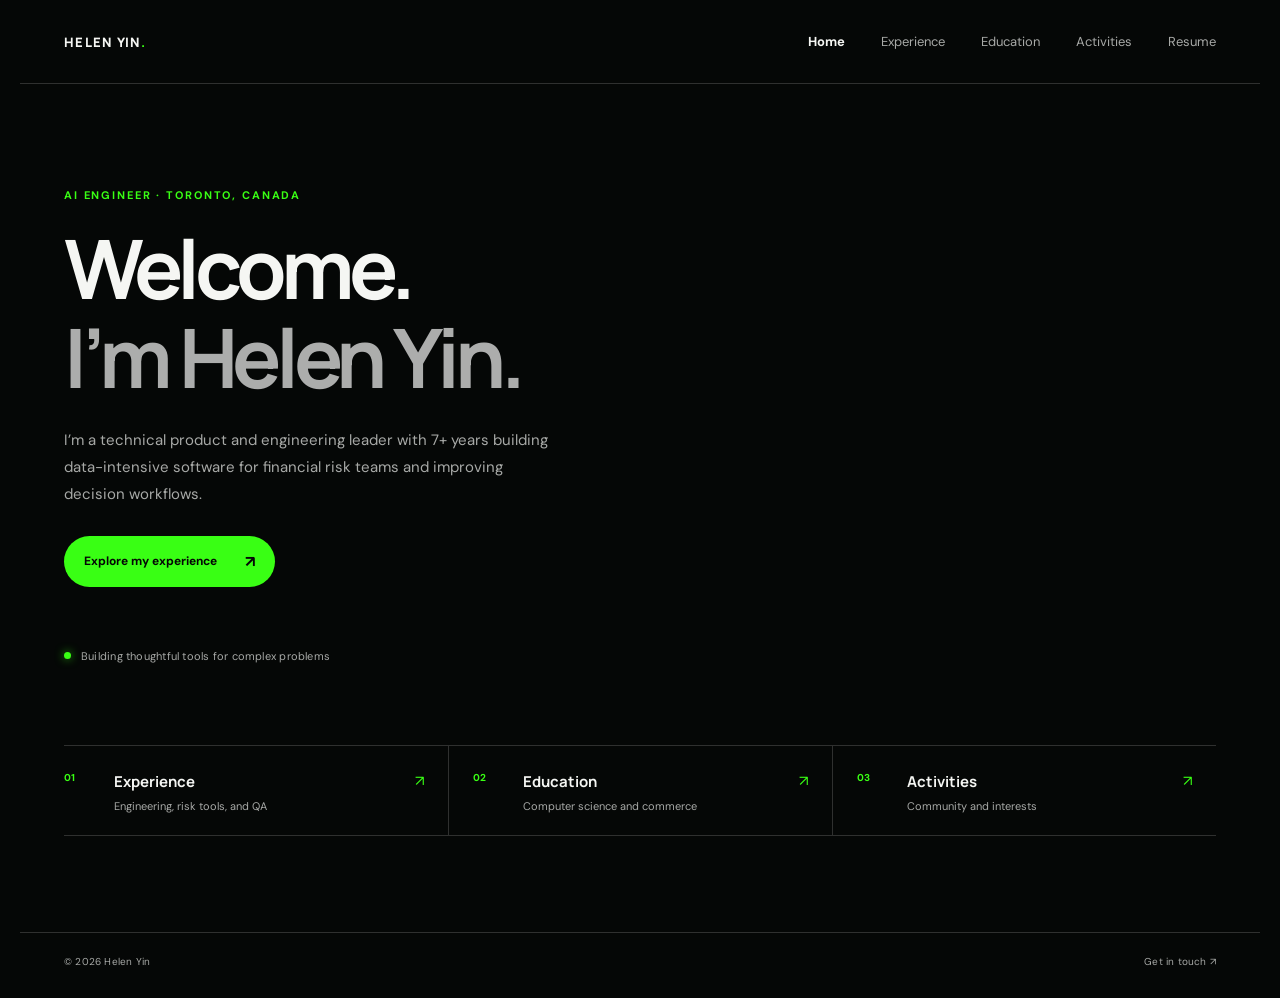
==== commit ff18fe44: "Publish AI Engineer resume and align portfolio content" ====
--- a/index.html
+++ b/index.html
@@ -23,7 +23,7 @@
   </header>
   <main>
     <section class="welcome">
-      <p class="eyebrow">Technical product management · Toronto, Canada</p>
+      <p class="eyebrow">AI Engineer · Toronto, Canada</p>
       <h1>Welcome.<br><span>I’m Helen Yin.</span></h1>
       <p class="welcome-copy">I’m a technical product and engineering leader with 7+ years building data-intensive software for financial risk teams and improving decision workflows.</p>
       <a class="button" href="experience.html">Explore my experience <span aria-hidden="true">↗</span></a>
